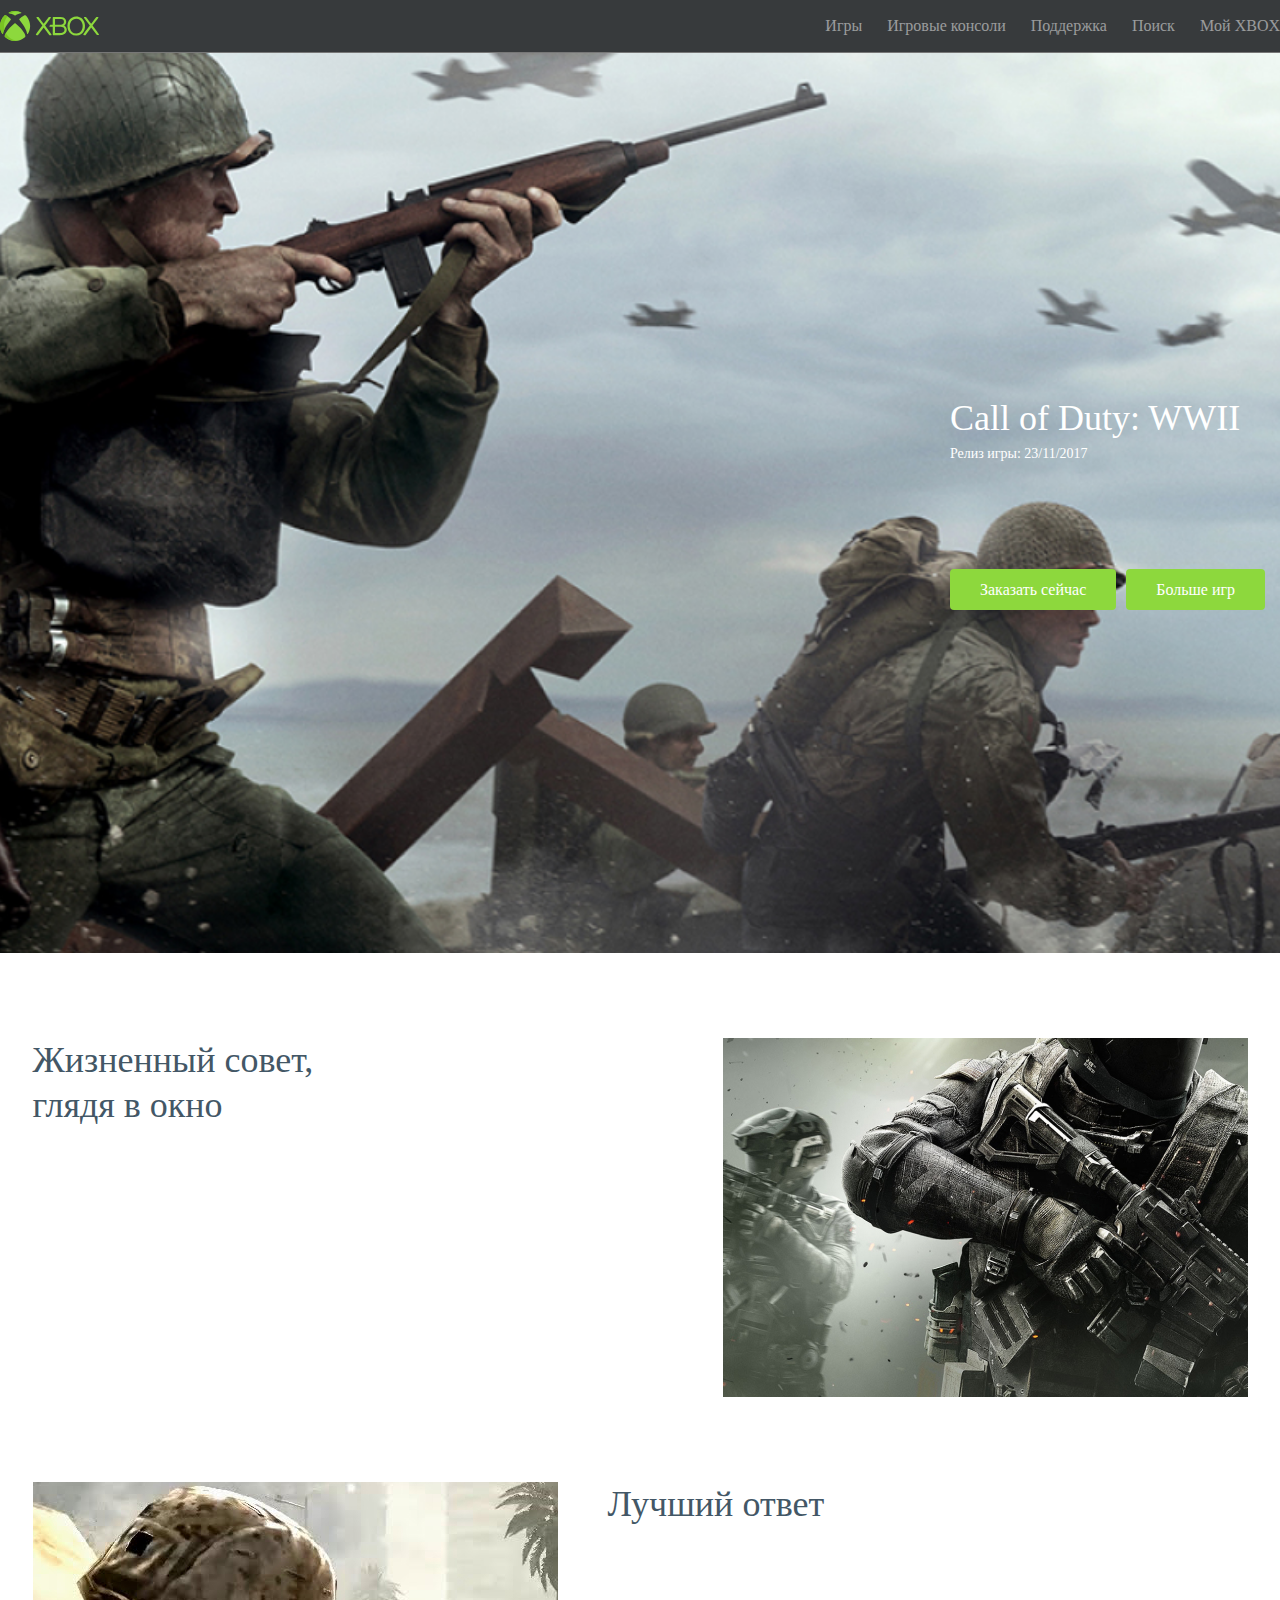
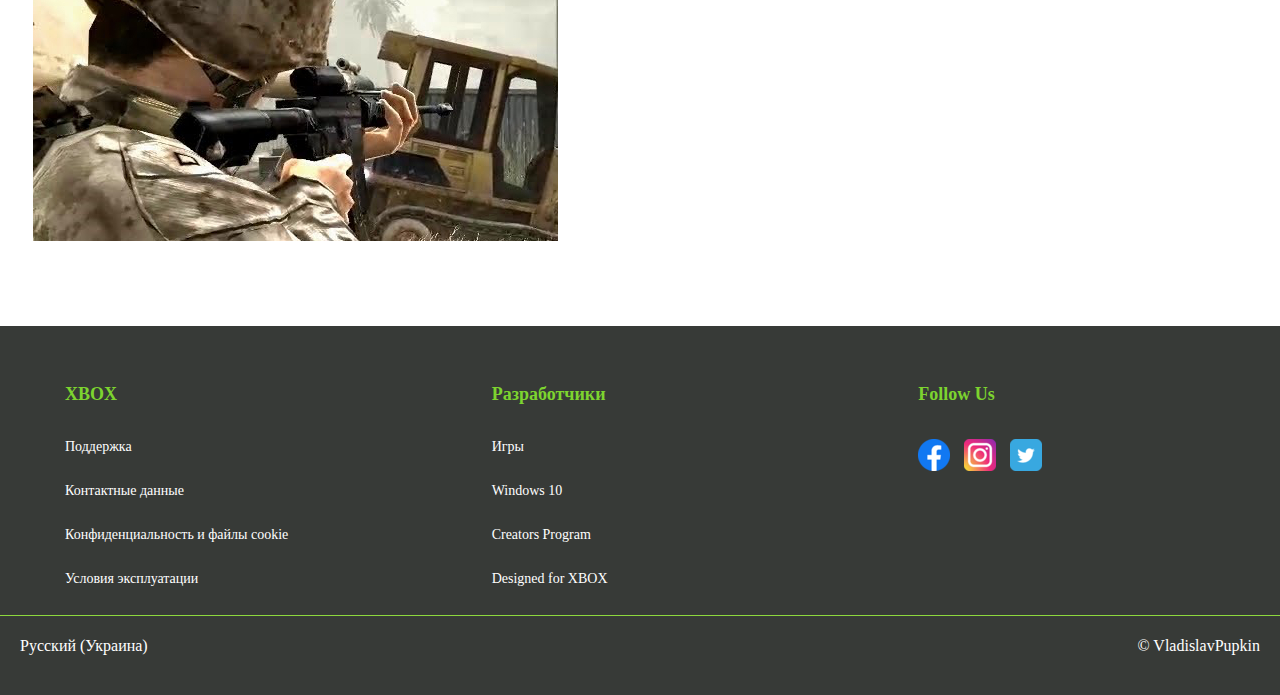
==== duty.html @ d62885b1 "first commit" ====
<!DOCTYPE html>
<html lang="en">

<head>
	<meta charset="UTF-8">
	<meta http-equiv="X-UA-Compatible" content="IE=edge">
	<meta name="viewport" content="width=device-width, initial-scale=1.0">
	<title>Call of Duty</title>
	<link rel="shortcut icon" href="images/Xbox_23503.png" type="image/x-icon">
	<link rel="stylesheet" href="css/style.css">
</head>

<body>
	<header class="header">
		<div class="container container-header">
			<img class="xbox-logo" src="images/xbox.svg" alt="Logo">
			<div class="menu-icon"></div>
			<nav class="menu">
				<a class="menu-link" href="index.html"> Игры </a>
				<a class="menu-link" href="duty.html"> Игровые консоли </a>
				<a class="menu-link" href="https://support.xbox.com/ru-RU/"> Поддержка</a>
				<a class="menu-link" href="#"> Поиск </a>
				<a class="menu-link"
					href="https://login.live.com/login.srf?wa=wsignin1.0&rpsnv=13&rver=7.3.6963.0&wp=MBI_SSL&wreply=https:%2f%2faccount.xbox.com%2fru-RU%2fProfile%3fxr%3dshellnav%26csrf%3dmMGhfSKg7mQA1vC3X8hVSTYTUFLYNzi2rXSpqePFH6a2h45gqbQDueI-yqaMvDWbUNeAbJLx93eN8WTJ8CMMDf9gZnI1&lc=1049&id=292543&nopa=2&aadredir=1">
					Mой XBOX </a>
			</nav>
		</div>
	</header>



	<main>
		<section class="home-duty">
			<div class="container duty-container">
				<div class="duty-content">
					<h1 class="duty-title">Call of Duty: WWII</h1>
					<p class="duty-text">Релиз игры: 23/11/2017</p>
					<div class="duty-box">
						<a class="duty-button"
							href="https://www.xbox.com/en-US/games/store/call-of-duty-wwii-gold-edition/BWP0Q27QDNWQ/0001/B0KNCGRKZ4M8">Заказать
							сейчас</a>
						<a class="duty-button"
							href="https://www.xbox.com/ru-RU/games/all-games/console?PlayWith=XboxSeriesX%7CS%2CXboxOne%2CCloudGaming%2CXboxPlayAnywhere%2CPC&xr=shellnav">Больше
							игр</a>
					</div>
				</div>
			</div>
		</section>
	</main>


	<section class="screens">
		<div class="container">

			<div class="screens-content">
				<h3 class="screens-title">
					Жизненный совет,<br>
					глядя в окно
				</h3>
				<img class="screens-image" src="images/screens-01.jpg" alt="foto-1">
			</div>

			<div class="screens-content">
				<img class="screens-image" src="images/screens-02.jpg" alt="foto-2">
				<h3 class="screens-title">
					Лучший ответ
				</h3>
			</div>

		</div>
	</section>



	<footer class="footer">

		<div class="container">

			<div class="footer-content">

				<div class="footer-block">
					<h4 class="footer-title">XBOX</h4>
					<a class="footer-link" href="https://support.xbox.com/ru-RU/" target="_blank">Поддержка</a>
					<a class="footer-link" href="#" target="_blank">Контактные данные</a>
					<a class="footer-link" href="#" target="_blank">Конфиденциальность и файлы cookie</a>
					<a class="footer-link" href="#" target="_blank">Условия эксплуатации</a>
				</div>

				<div class="footer-block">
					<h4 class="footer-title">Разработчики</h4>
					<a class="footer-link" href="#" target="_blank">Игры</a>
					<a class="footer-link" href="#" target="_blank">Windows 10</a>
					<a class="footer-link" href="#" target="_blank">Creators Program</a>
					<a class="footer-link" href="#" target="_blank">Designed for XBOX</a>
				</div>

				<div class="footer-block">
					<h4 class="footer-title">Follow Us</h4>
					<a class="footer-social" href="#"> <img src="images/facebook_logo_icon_147291.png" alt="Фейсбук"></a>
					<a class="footer-social" href="https://clipchamp.com/watch/BcEK42K59ly"> <img
							src="images/iconfinder-social-media-applications-3instagram-4102579_113804.png" alt="Инстаграм"></a>
					<a class="footer-social" href="#"> <img src="images/1491579583-yumminkysocialmedia02_83111 (1).png"
							alt="Твиттер"></a>

				</div>

			</div>

			<div class="footer-button">
				<p class="footer-text">Русский (Украина)</p>
				<p class="footer-text"> © VladislavPupkin </p>
			</div>

		</div>

		</div>

		</div>
	</footer>

	<script src="js/script.js"></script>
</body>

</html>
---- css/style.css ----
* {
	margin: 0;
	padding: 0;
	box-sizing: border-box;
}

.header {
	background: #373a3c;
	padding: 11px 0;
	border-bottom: 1px solid #777777;
}
.container-header {
	display: flex;
	align-items: center;
}
.menu {
	flex: 1 1 auto;
	display: flex;
	justify-content: flex-end;
}
.menu-link {
	font-size: 16px;
	line-height: 16px;
	color: rgba(255, 255, 255, 0.5);
	text-decoration: none;
	margin: 0 0 0 25px;
	transition: all 0.5s ease 0s;
}
.menu-link:hover {
	color: #ffffff;
	text-shadow: 0 0 6px #ffffff;
}
.xbox-logo {
	height: 30px;
}

.home-duty {
	background: url(../images/CoD-WWII.jpg) no-repeat center/cover;
}
.duty-container {
	display: flex;
	flex-direction: column;
	align-items: center;
	justify-content: flex-end;
	height: 100vh;
}
.duty-content {
	min-width: 330px;
	margin: auto 0 auto auto;
}
.duty-title {
	font-weight: 400;
	font-size: 36px;
	color: #ffffff;
}
.duty-text {
	font-size: 14px;
	line-height: 30px;
	color: #ffffff;
	margin: 0 0 100px 0;
}
.duty-box {
	display: flex;
	gap: 10px;
}
.duty-button {
	background: #8dd83d;
	border-radius: 4px;
	font-size: 16px;
	line-height: 21px;
	color: #ffffff;
	padding: 10px 30px;
	text-decoration: none;
	transition: all 0.7s ease 0s;
}
.duty-button:hover {
	background: #03d31b;
	box-shadow: 0 0 15px 0 #03d31b;
}

.container {
	max-width: 1500px;
	margin: 0 auto;
}
.home-container {
	display: flex;
	flex-direction: column;
	align-items: center;
	justify-content: center;
	height: 100vh;
}
.home {
	background: url(../images/Star-Wars-Battlefront-II-combat.jpg) no-repeat
		center / cover;
}
.hometittle {
	font-family: "Source Sans Pro";
	font-style: normal;
	font-weight: 400;
	font-size: 75px;
	line-height: 94px;
	color: #ffffff;
}
.hometext {
	font-family: "Source Sans Pro";
	font-style: normal;
	font-weight: 400;
	font-size: 24px;
	line-height: 30px;
	color: #ffffff;
	margin: 0 0 50px 0;
}

.pads {
	padding: 114px 0 145px 0;
	background: url(../images/rectangle.jpg) no-repeat center / cover;
}

.pads-tittle {
	font-size: 48px;
	line-height: 56px;
	color: #ffffff;
	margin-bottom: 10px;
}
.pads-text {
	font-size: 24px;
	line-height: 28px;
	color: #ffffff;
	margin-bottom: 37px;
	max-width: 530px;
}
.pads-block {
	display: flex;
	align-items: center;
	gap: 15px;
}
.pads-button {
	background: #373a3c;
	border-radius: 4px;
	font-family: "Source Sans Pro";
	font-style: normal;
	font-weight: 400;
	font-size: 16px;
	line-height: 21px;
	color: #ffffff;
	padding: 10px 30px;
	text-decoration: none;
	transition: all 0.7s ease 0s;
}
.pads-button:hover {
	background: #8dd83d;
	box-shadow: 0 0 10px 0 #8dd83d;
	/*При наведении курсора на кнопку,кнопка изменит цвет!*/
}
.link {
	background: #373a3c;
	border-radius: 4px;
	font-family: "Source Sans Pro";
	font-style: normal;
	font-weight: 400;
	font-size: 16px;
	line-height: 21px;
	color: #ffffff;
	padding: 10px 30px;
	text-decoration: none;
	transition: all 0.7s ease 0s;
}

.link:hover {
	background: #8dd83d;
	box-shadow: 0 0 10px 0 #8dd83d;
	/*Когда команда box-shadow: ; задействована,кнопка будет подсвечиваться с разных сторон!
	/*При наведении курсора на кнопку,кнопка изменит цвет!*/
}

.games {
	padding: 60px 0 160px 0;
	background: linear-gradient(gray, rgb(43, 41, 41));
}
.games-logo {
	display: block;
	margin: 0 auto;
}
.games-title {
	text-align: center;
	font-family: "Source Sans Pro";
	font-style: normal;
	font-weight: 400;
	font-size: 48px;
	line-height: 60px;
	color: #ffffff;
	margin: 16px 0 40px 0;
}
.games-subtitle {
	display: block;
	font-size: 36px;
	line-height: 60px;
	color: #ffffff;
}
.games-card {
	flex: 0 0 320px;
	max-width: 320px;
	background-color: #ffffff;
	border-radius: 4px;
	border: 1px solid #8dd83d;
	overflow: hidden;
}
.card-button {
	display: block;
	padding: 20px;
	text-align: center;
	text-decoration: none;
	background: #8dd83d;
	color: #ffffff;
}

.xbox-card {
	flex: 0 0 310px;
	background: #ffffff;
	border-radius: 4px;
}
.games-content {
	display: flex;
	justify-content: center;
	gap: 25px;
	flex-wrap: wrap;
}
.card-image {
	height: 180px;
	margin: 0 0 20px 0;
}
.card-image-1 {
	background: url(../images/card-1.png) no-repeat center / cover;
}
.card-image-2 {
	background: url(../images/card-image-02.jpg) no-repeat center / cover;
}
.card-image-3 {
	background: url(../images/card-image-03.jpg) no-repeat center / cover;
}
.card-body {
	padding: 22px;
}
.card-tittle {
	font-weight: 400;
	font-size: 18px;
	line-height: 23px;
	color: #435766;
	margin: 0 0 11px 0;
	padding: 0 0 0 20px;
}
.card-text {
	font-weight: 400;
	font-size: 24px;
	line-height: 30px;
	color: #435766;
	margin: 0 0 36px 0;
	padding: 0 0 0 20px;
}

.xbox-content {
	display: flex;
	justify-content: center;
	gap: 20px;
	flex-wrap: wrap;
}
.exclusive {
	padding: 97px 0 145px 0;
	background: url(../images/first.png) no-repeat center / cover;
}
.exclusive-image-1 {
	background: url(../images/img-1.png) no-repeat center / cover;
}
.exclusive-image-2 {
	background: url(../images/img-2.png) no-repeat center / cover;
}
.exclusive-image-3 {
	background: url(../images/img-3.png) no-repeat center / cover;
}
.exclusive-image-4 {
	background: url(../images/img-4.png) no-repeat center / cover;
}
.exclusive-link {
	display: flex;
	align-items: center;
	justify-content: center;
	margin: 58px auto 0 auto;
	width: 207px;
	height: 55px;
	font-size: 21px;
	line-height: 21px;
	color: #ffffff;
	text-decoration: none;
	border-radius: 4px;
	background: #373a3c;
	transition: all 0.5s ease 0s;
}
.exclusive-link:hover {
	background: #8dd83d;
}
.xbox-tittle {
	font-family: "Source Sans Pro";
	font-style: normal;
	font-weight: 700;
	font-size: 45px;
	line-height: 57px;
	text-align: center;
	color: #8dd83d;
}
.card-tittle {
	font-family: "Source Sans Pro";
	font-style: normal;
	font-weight: 400;
	font-size: 18px;
	line-height: 23px;
	color: #435766;
}
.card-text {
	font-family: "Source Sans Pro";
	font-style: normal;
	font-weight: 400;
	font-size: 18px;
	line-height: 23px;
	color: #435766;
}
.card-link {
	display: block;
	text-decoration: none;
	background: #8dd83d;
	border-radius: 4px;
	margin: 0 20px 20px 20px;
	text-align: center;
	padding: 20px;
}

.footer {
	padding: 58px 0 0 0;
	background: #373a37;
}
.footer-content {
	display: flex;
}
.footer-block {
	flex: 0 0 33.333%;
	padding: 0 0 0 65px;
}
.footer-title {
	margin: 0 0 34px 0;
	font-size: 18px;
	line-height: 21px;
	color: #7dd42f;
}
.footer-link {
	display: block;
	margin: 0 0 28px 0;
	font-size: 14px;
	line-height: 16px;
	color: #ffffff;
	text-decoration: none;
}
.footer-social {
	display: inline-block;
	margin: 0 10px 0 0;
}
.footer-button {
	display: flex;
	justify-content: space-between;
	padding: 20px 0 40px 0;
	border-top: 1px solid #8dd83d;
}
.footer-text {
	text-align: center;
	font-size: 16px;
	line-height: 19px;
	color: #ffffff;
	padding: 0 20px;
}

.menu-icon {
	flex: 0 0 35px;
	width: 35px;
	height: 35px;
	background: url(../images/menu-01.svg) no-repeat center / cover;
	position: relative;
	z-index: 11;
	display: none;
}
@media (max-width: 600px) {
	.menu-icon {
		display: block;
	}
	.menu {
		position: fixed;
		top: -100%;
		left: 0;
		width: 100%;
		height: 100%;
		background: green;
		flex-direction: column;
		align-items: center;
		justify-content: center;
		gap: 40px;
		transition: all 0.5s ease 0s;
	}
	.menu-link {
		margin: 0;
		font-size: 40px;
	}
	.menu.active {
		top: 0;
	}
}
.screens {
	margin: 85px 0 0 0;
}
.screens-content {
	display: flex;
	justify-content: center;
	gap: 50px;
	margin: 0 0 85px 0;
}
.screens-title {
	flex: 0 0 50%;
	font-weight: 400;
	font-size: 36px;
	line-height: 45px;
	color: #435766;

	.screens-image {
		flex: 0 0 50%;
	}
}
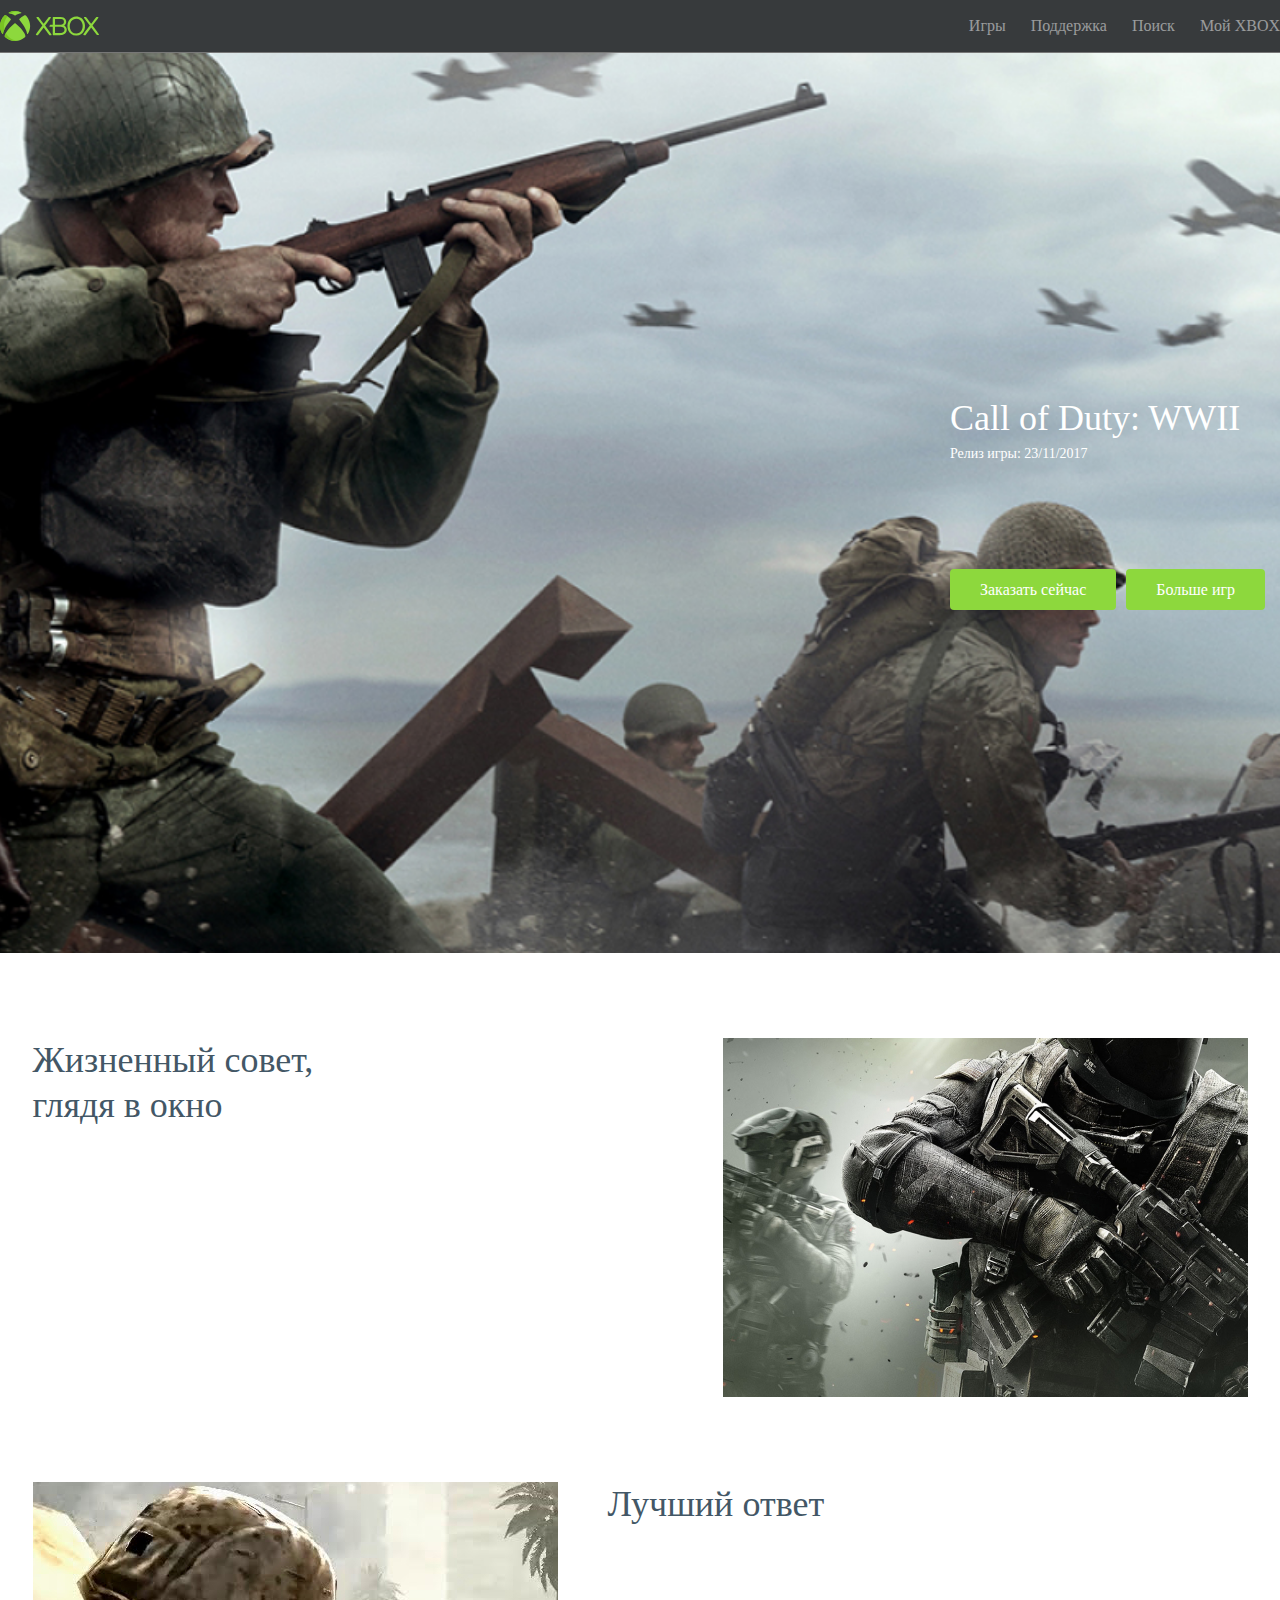
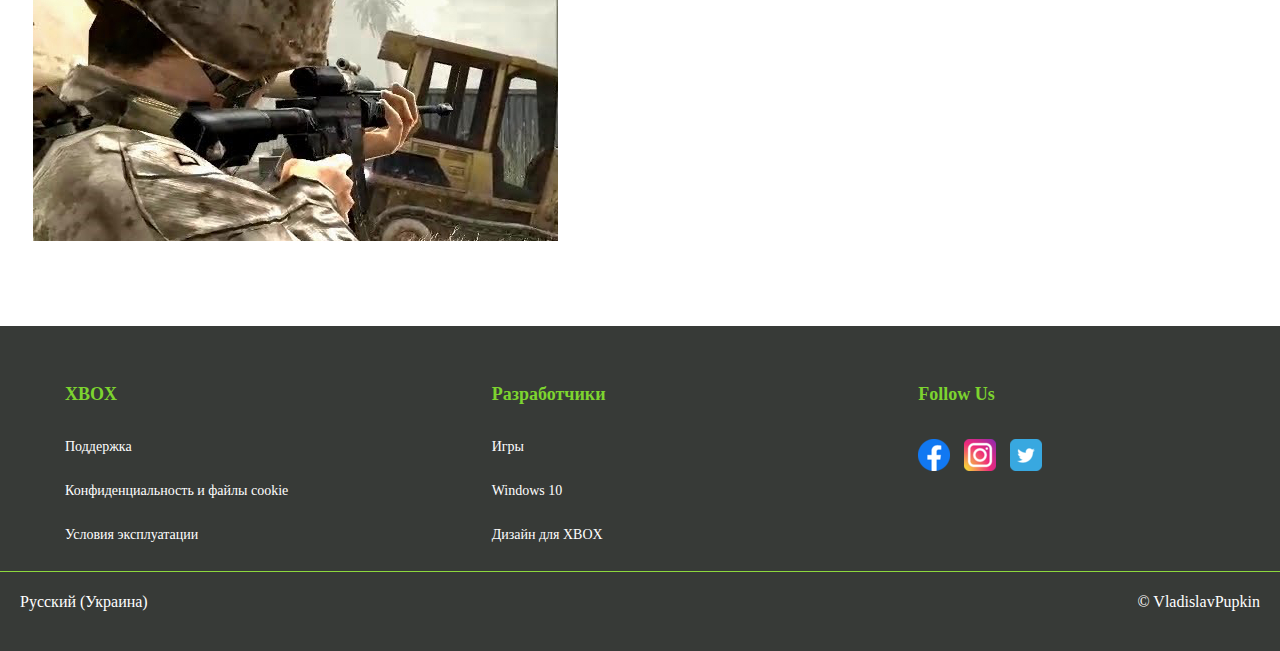
==== commit 38f57307: "Готовый сайт" ====
--- a/duty.html
+++ b/duty.html
@@ -17,7 +17,6 @@
 			<div class="menu-icon"></div>
 			<nav class="menu">
 				<a class="menu-link" href="index.html"> Игры </a>
-				<a class="menu-link" href="duty.html"> Игровые консоли </a>
 				<a class="menu-link" href="https://support.xbox.com/ru-RU/"> Поддержка</a>
 				<a class="menu-link" href="#"> Поиск </a>
 				<a class="menu-link"
@@ -37,10 +36,12 @@
 					<p class="duty-text">Релиз игры: 23/11/2017</p>
 					<div class="duty-box">
 						<a class="duty-button"
-							href="https://www.xbox.com/en-US/games/store/call-of-duty-wwii-gold-edition/BWP0Q27QDNWQ/0001/B0KNCGRKZ4M8">Заказать
+							href="https://www.xbox.com/en-US/games/store/call-of-duty-wwii-gold-edition/BWP0Q27QDNWQ/0001/B0KNCGRKZ4M8"
+							target="_blank">Заказать
 							сейчас</a>
 						<a class="duty-button"
-							href="https://www.xbox.com/ru-RU/games/all-games/console?PlayWith=XboxSeriesX%7CS%2CXboxOne%2CCloudGaming%2CXboxPlayAnywhere%2CPC&xr=shellnav">Больше
+							href="https://www.xbox.com/ru-RU/games/all-games/console?PlayWith=XboxSeriesX%7CS%2CXboxOne%2CCloudGaming%2CXboxPlayAnywhere%2CPC&xr=shellnav"
+							target="_blank">Больше
 							игр</a>
 					</div>
 				</div>
@@ -71,7 +72,6 @@
 	</section>
 
 
-
 	<footer class="footer">
 
 		<div class="container">
@@ -81,26 +81,29 @@
 				<div class="footer-block">
 					<h4 class="footer-title">XBOX</h4>
 					<a class="footer-link" href="https://support.xbox.com/ru-RU/" target="_blank">Поддержка</a>
-					<a class="footer-link" href="#" target="_blank">Контактные данные</a>
-					<a class="footer-link" href="#" target="_blank">Конфиденциальность и файлы cookie</a>
-					<a class="footer-link" href="#" target="_blank">Условия эксплуатации</a>
+					<a class="footer-link"
+						href="https://support.microsoft.com/ru-ru/topic/описание-файлов-cookie-ad01aa7e-66c9-8ab2-7898-6652c100999d"
+						target="_blank">Конфиденциальность и файлы cookie</a>
+					<a class="footer-link" href="https://support.xbox.com/ru-RU/help/games-apps/browse" target="_blank">Условия
+						эксплуатации</a>
 				</div>
 
 				<div class="footer-block">
 					<h4 class="footer-title">Разработчики</h4>
-					<a class="footer-link" href="#" target="_blank">Игры</a>
-					<a class="footer-link" href="#" target="_blank">Windows 10</a>
-					<a class="footer-link" href="#" target="_blank">Creators Program</a>
-					<a class="footer-link" href="#" target="_blank">Designed for XBOX</a>
+					<a class="footer-link" href="https://www.xbox.com/ru-RU/publish?xr=shellnav" target="_blank">Игры</a>
+					<a class="footer-link" href="https://developer.microsoft.com/ru-ru/windows/?xr=shellnav"
+						target="_blank">Windows 10</a>
+					<a class="footer-link" href="https://www.xbox.com/en-US/designed-for-xbox" target="_blank">Дизайн для XBOX</a>
 				</div>
 
 				<div class="footer-block">
 					<h4 class="footer-title">Follow Us</h4>
-					<a class="footer-social" href="#"> <img src="images/facebook_logo_icon_147291.png" alt="Фейсбук"></a>
-					<a class="footer-social" href="https://clipchamp.com/watch/BcEK42K59ly"> <img
+					<a class="footer-social" href="https://www.facebook.com/xbox/?locale=ru_RU" target="_blank"> <img
+							src="images/facebook_logo_icon_147291.png" alt="Фейсбук"></a>
+					<a class="footer-social" href="https://www.instagram.com/xbox/" target="_blank"> <img
 							src="images/iconfinder-social-media-applications-3instagram-4102579_113804.png" alt="Инстаграм"></a>
-					<a class="footer-social" href="#"> <img src="images/1491579583-yumminkysocialmedia02_83111 (1).png"
-							alt="Твиттер"></a>
+					<a class="footer-social" href="https://twitter.com/Xbox
+					" target="_blank"> <img src="images/1491579583-yumminkysocialmedia02_83111 (1).png" alt="Твиттер"></a>
 
 				</div>
 
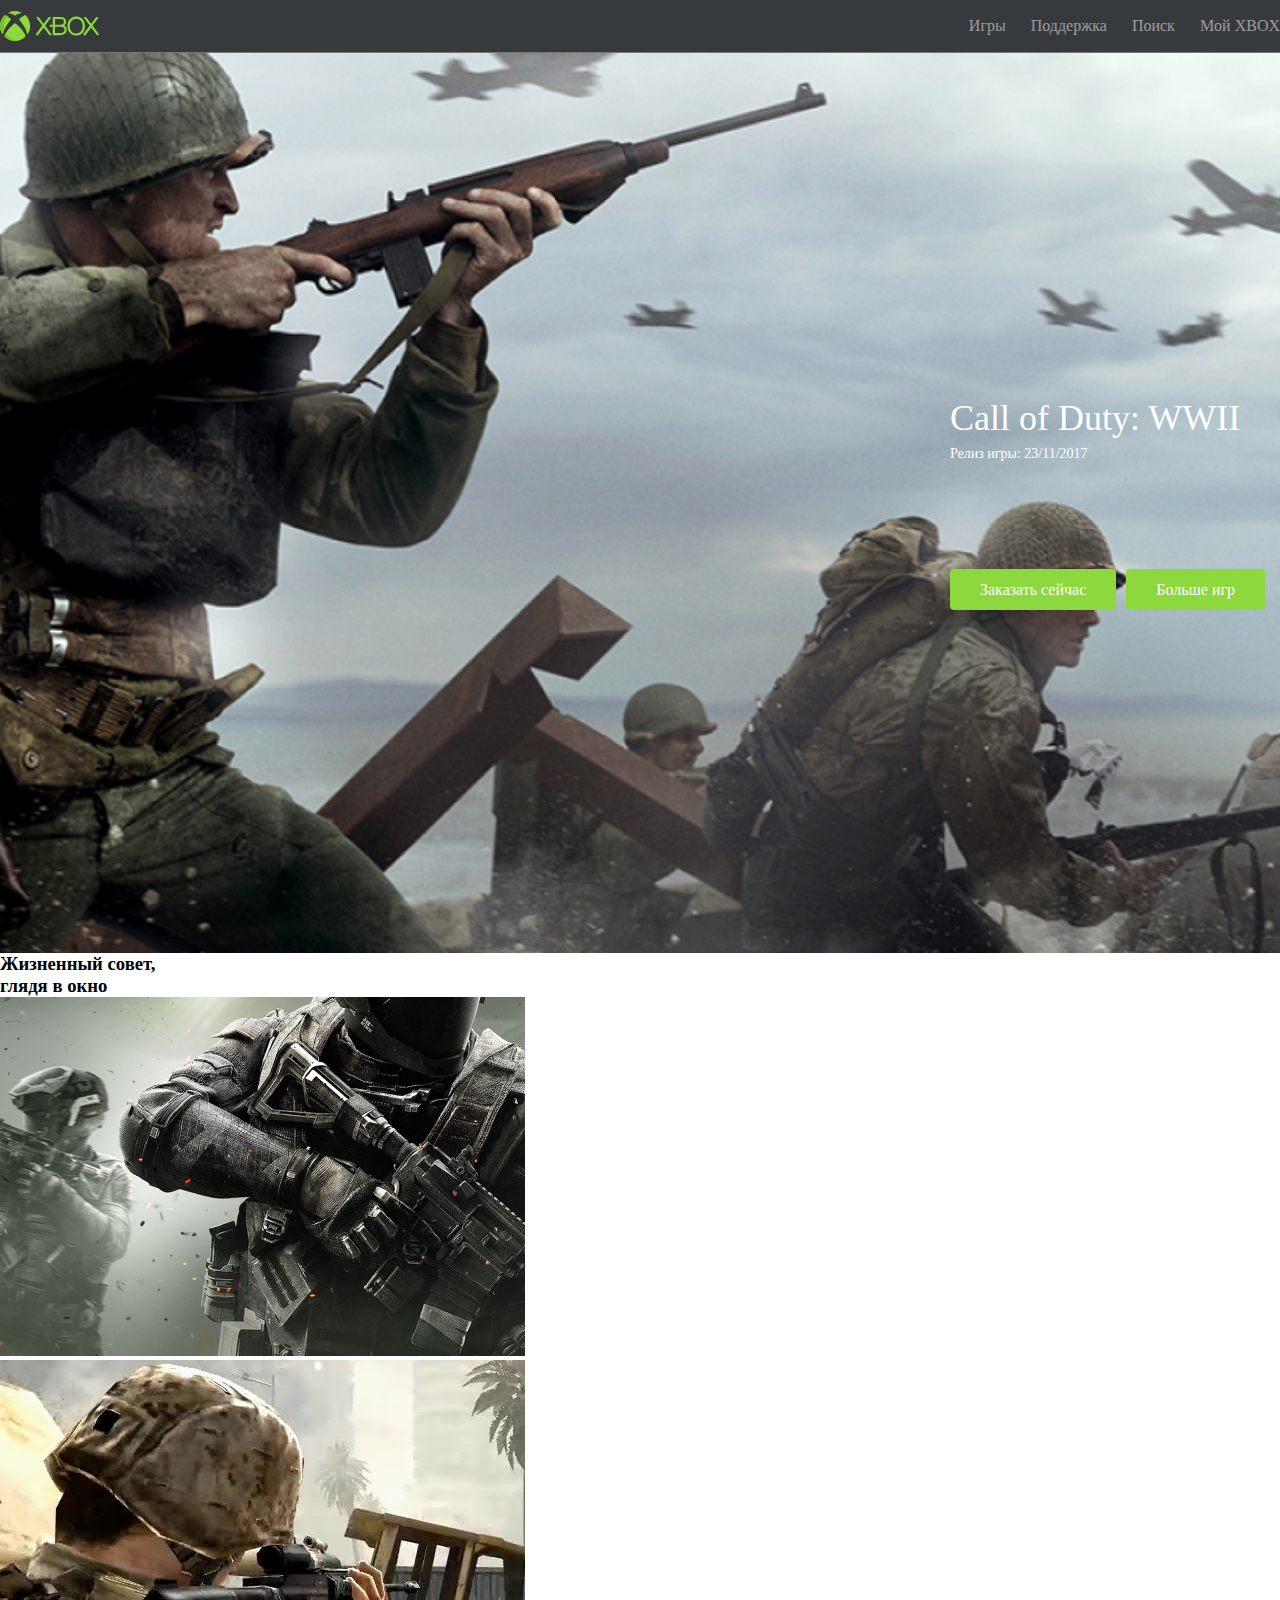
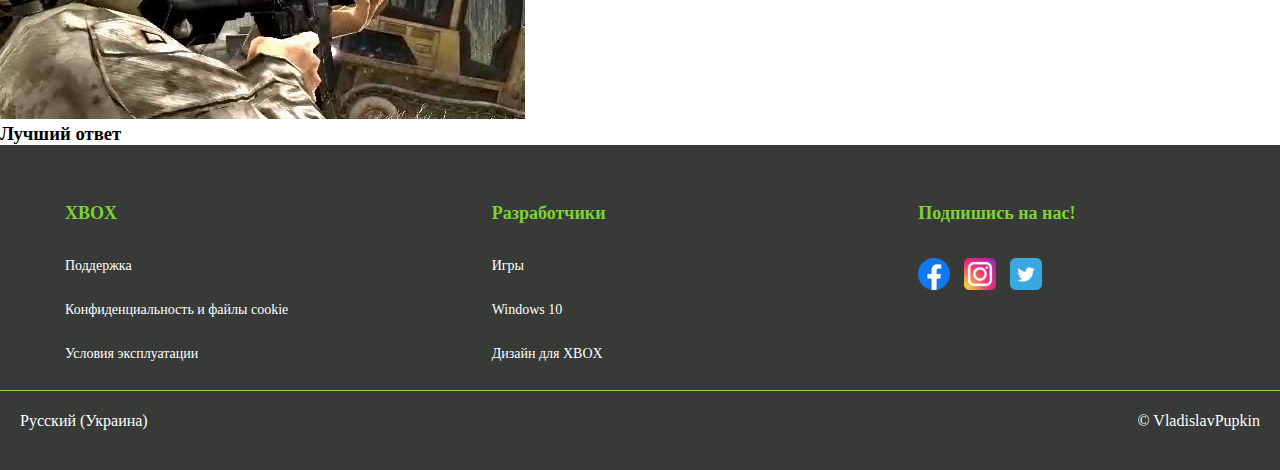
==== commit d54d574f: "first commit" ====
--- a/duty.html
+++ b/duty.html
@@ -97,7 +97,7 @@
 				</div>
 
 				<div class="footer-block">
-					<h4 class="footer-title">Follow Us</h4>
+					<h4 class="footer-title">Подпишись на нас!</h4>
 					<a class="footer-social" href="https://www.facebook.com/xbox/?locale=ru_RU" target="_blank"> <img
 							src="images/facebook_logo_icon_147291.png" alt="Фейсбук"></a>
 					<a class="footer-social" href="https://www.instagram.com/xbox/" target="_blank"> <img
--- a/css/style.css
+++ b/css/style.css
@@ -339,6 +339,7 @@
 }
 .footer-content {
 	display: flex;
+	flex-wrap: wrap;
 }
 .footer-block {
 	flex: 0 0 33.333%;
@@ -409,24 +410,27 @@
 	.menu.active {
 		top: 0;
 	}
-}
-.screens {
-	margin: 85px 0 0 0;
-}
-.screens-content {
-	display: flex;
-	justify-content: center;
-	gap: 50px;
-	margin: 0 0 85px 0;
-}
-.screens-title {
-	flex: 0 0 50%;
-	font-weight: 400;
-	font-size: 36px;
-	line-height: 45px;
-	color: #435766;
-
+	.screens {
+		margin: 85px 0 0 0;
+	}
+	.screens-content {
+		display: flex;
+		justify-content: center;
+		gap: 50px;
+		margin: 0 0 85px 0;
+	}
+	.screens-title {
+		flex: 0 0 50%;
+		font-weight: 400;
+		font-size: 36px;
+		line-height: 45px;
+		color: #435766;
+	}
 	.screens-image {
 		flex: 0 0 50%;
 	}
-}
+	.hometittle {
+		font-size: 50px;
+		text-align: right;
+	}
+}
